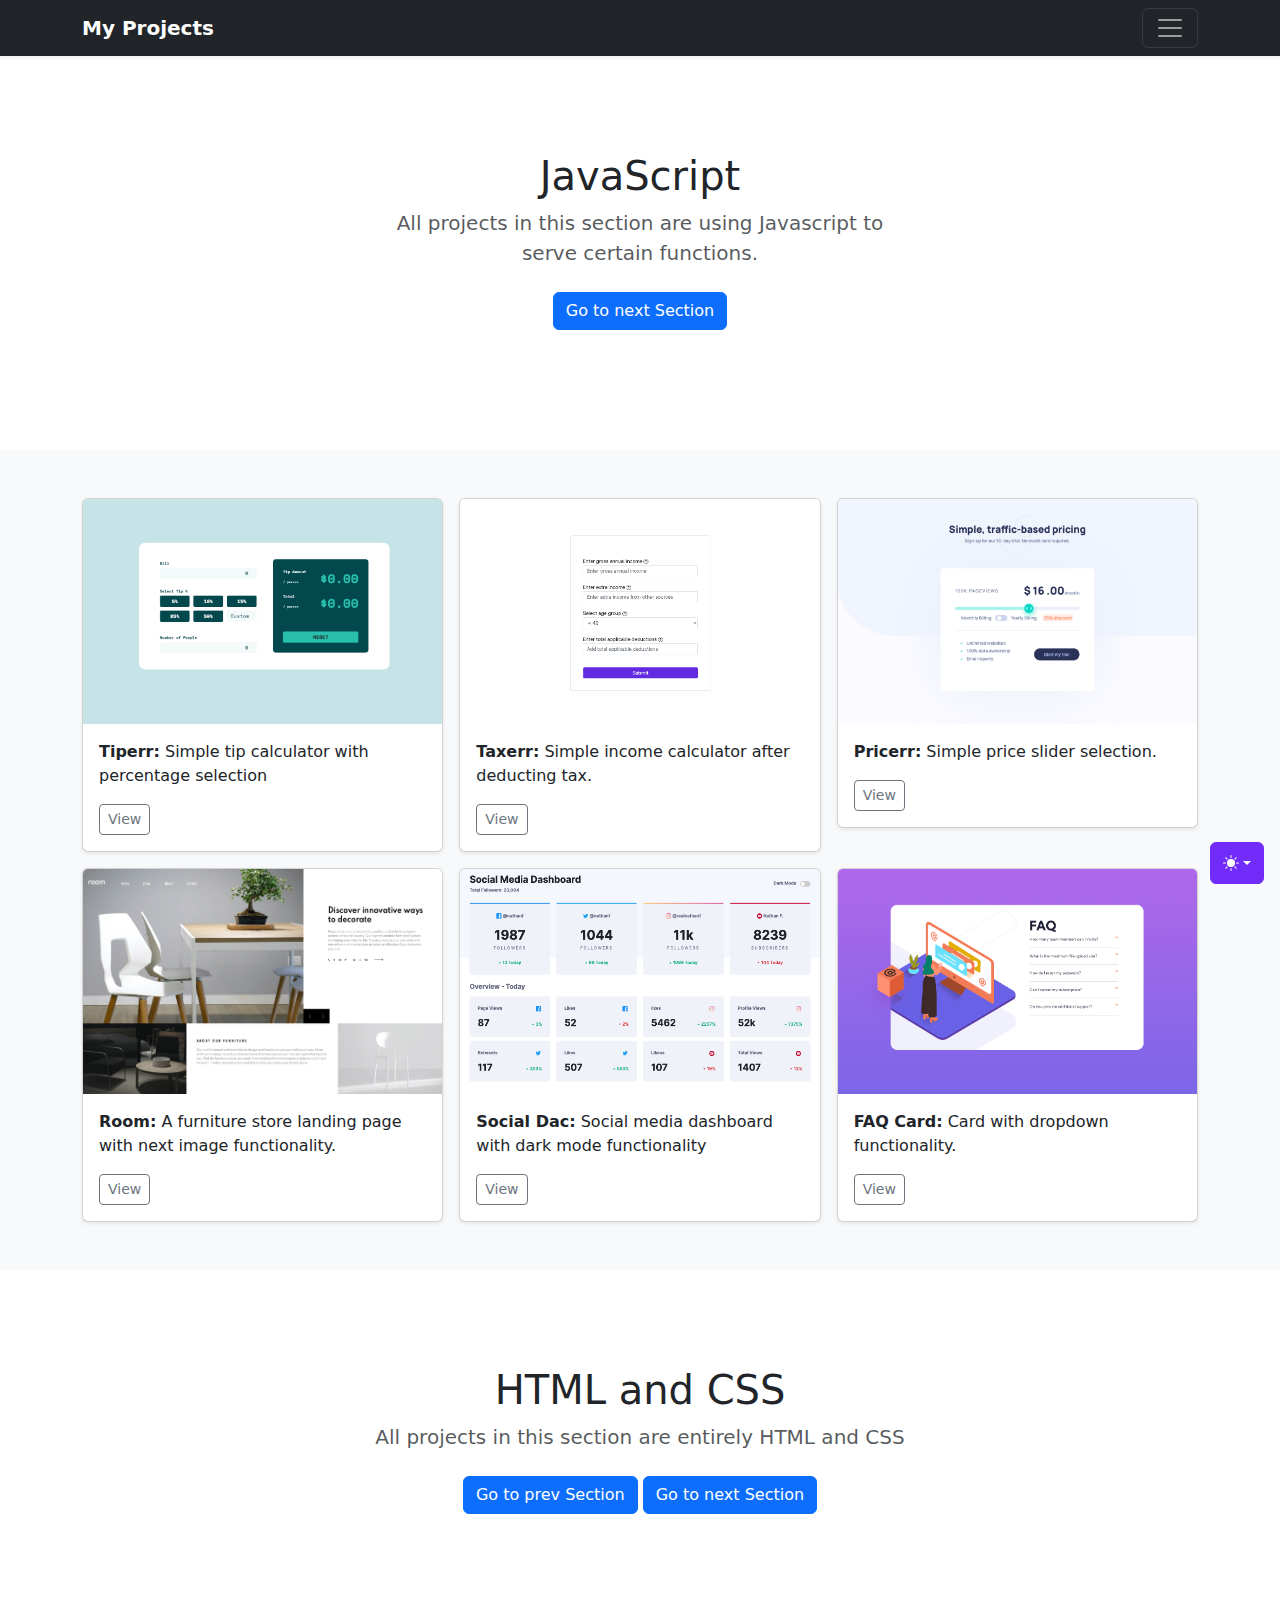
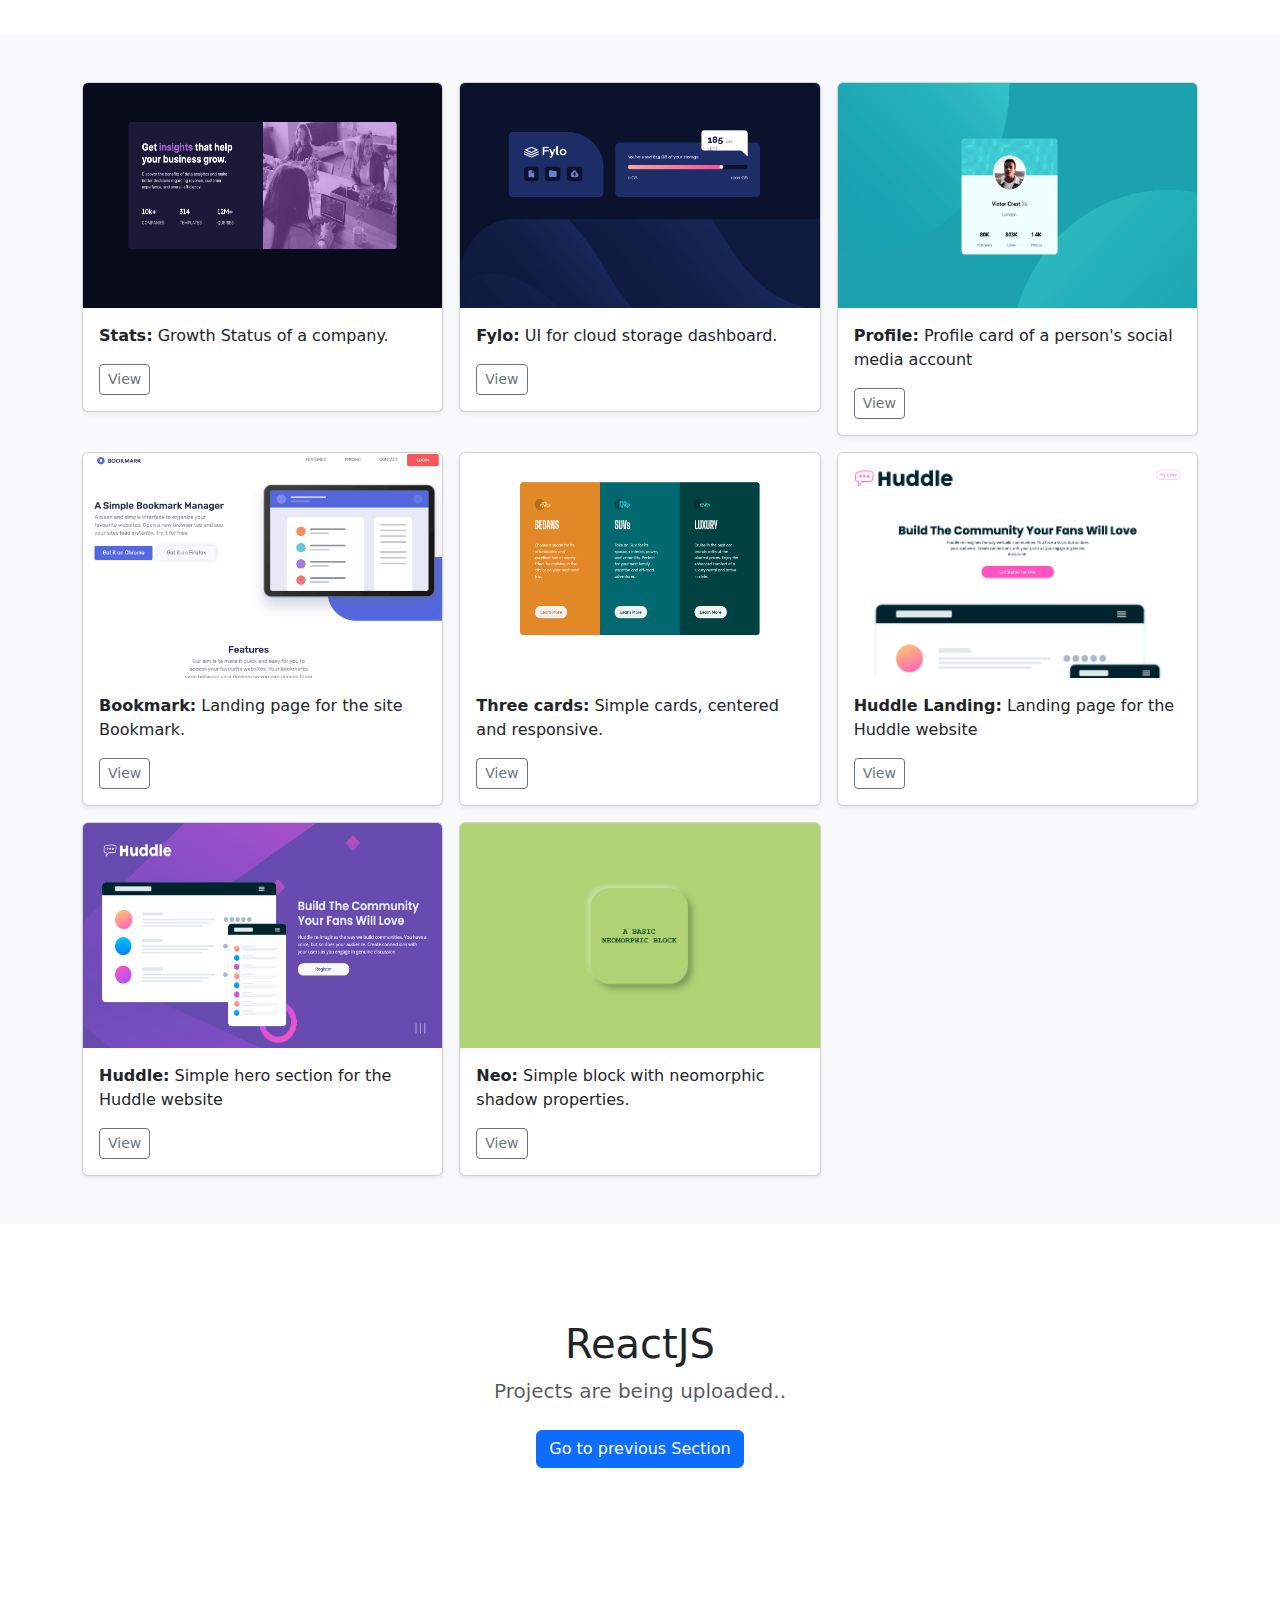
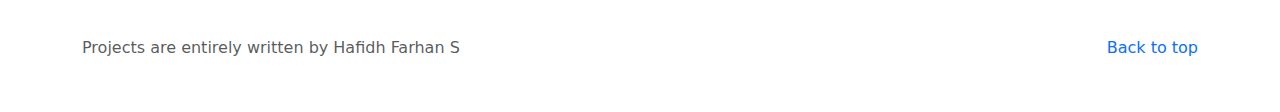
==== index.html @ b87ddd8c "Initial Upload" ====
<!DOCTYPE html>
<html lang="en" data-bs-theme="auto">
  <head>
    <script src="./assets/js/color-modes.js"></script>

    <meta charset="utf-8" />
    <meta name="viewport" content="width=device-width, initial-scale=1" />
    <meta name="description" content="" />
    <meta
      name="author"
      content="Mark Otto, Jacob Thornton, and Bootstrap contributors"
    />
    <meta name="generator" content="Hugo 0.122.0" />
    <title>Projects | 72pxperinch</title>

    <!-- <link rel="canonical" href="https://getbootstrap.com/docs/5.3/examples/album/"> -->

    <!-- <link rel="stylesheet" href="https://cdn.jsdelivr.net/npm/@docsearch/css@3"> -->

    <link href="../assets/dist/css/bootstrap.min.css" rel="stylesheet" />

    <style>
      .loading {
        display: inline-block;
      }
      .bd-placeholder-img {
        font-size: 1.125rem;
        text-anchor: middle;
        -webkit-user-select: none;
        -moz-user-select: none;
        user-select: none;
      }

      a {
        text-decoration: none;
      }

      @media (min-width: 768px) {
        .bd-placeholder-img-lg {
          font-size: 3.5rem;
        }
      }

      .b-example-divider {
        width: 100%;
        height: 3rem;
        background-color: rgba(0, 0, 0, 0.1);
        border: solid rgba(0, 0, 0, 0.15);
        border-width: 1px 0;
        box-shadow: inset 0 0.5em 1.5em rgba(0, 0, 0, 0.1),
          inset 0 0.125em 0.5em rgba(0, 0, 0, 0.15);
      }

      .b-example-vr {
        flex-shrink: 0;
        width: 1.5rem;
        height: 100vh;
      }

      .bi {
        vertical-align: -0.125em;
        fill: currentColor;
      }

      .nav-scroller {
        position: relative;
        z-index: 2;
        height: 2.75rem;
        overflow-y: hidden;
      }

      .nav-scroller .nav {
        display: flex;
        flex-wrap: nowrap;
        padding-bottom: 1rem;
        margin-top: -1px;
        overflow-x: auto;
        text-align: center;
        white-space: nowrap;
        -webkit-overflow-scrolling: touch;
      }

      .btn-bd-primary {
        --bd-violet-bg: #712cf9;
        --bd-violet-rgb: 112.520718, 44.062154, 249.437846;

        --bs-btn-font-weight: 600;
        --bs-btn-color: var(--bs-white);
        --bs-btn-bg: var(--bd-violet-bg);
        --bs-btn-border-color: var(--bd-violet-bg);
        --bs-btn-hover-color: var(--bs-white);
        --bs-btn-hover-bg: #6528e0;
        --bs-btn-hover-border-color: #6528e0;
        --bs-btn-focus-shadow-rgb: var(--bd-violet-rgb);
        --bs-btn-active-color: var(--bs-btn-hover-color);
        --bs-btn-active-bg: #5a23c8;
        --bs-btn-active-border-color: #5a23c8;
      }

      .bd-mode-toggle {
        z-index: 1500;
      }

      .bd-mode-toggle .dropdown-menu .active .bi {
        display: block !important;
      }
    </style>
  </head>
  <body>
    <svg xmlns="http://www.w3.org/2000/svg" class="d-none">
      <symbol id="check2" viewBox="0 0 16 16">
        <path
          d="M13.854 3.646a.5.5 0 0 1 0 .708l-7 7a.5.5 0 0 1-.708 0l-3.5-3.5a.5.5 0 1 1 .708-.708L6.5 10.293l6.646-6.647a.5.5 0 0 1 .708 0z"
        />
      </symbol>
      <symbol id="circle-half" viewBox="0 0 16 16">
        <path d="M8 15A7 7 0 1 0 8 1v14zm0 1A8 8 0 1 1 8 0a8 8 0 0 1 0 16z" />
      </symbol>
      <symbol id="moon-stars-fill" viewBox="0 0 16 16">
        <path
          d="M6 .278a.768.768 0 0 1 .08.858 7.208 7.208 0 0 0-.878 3.46c0 4.021 3.278 7.277 7.318 7.277.527 0 1.04-.055 1.533-.16a.787.787 0 0 1 .81.316.733.733 0 0 1-.031.893A8.349 8.349 0 0 1 8.344 16C3.734 16 0 12.286 0 7.71 0 4.266 2.114 1.312 5.124.06A.752.752 0 0 1 6 .278z"
        />
        <path
          d="M10.794 3.148a.217.217 0 0 1 .412 0l.387 1.162c.173.518.579.924 1.097 1.097l1.162.387a.217.217 0 0 1 0 .412l-1.162.387a1.734 1.734 0 0 0-1.097 1.097l-.387 1.162a.217.217 0 0 1-.412 0l-.387-1.162A1.734 1.734 0 0 0 9.31 6.593l-1.162-.387a.217.217 0 0 1 0-.412l1.162-.387a1.734 1.734 0 0 0 1.097-1.097l.387-1.162zM13.863.099a.145.145 0 0 1 .274 0l.258.774c.115.346.386.617.732.732l.774.258a.145.145 0 0 1 0 .274l-.774.258a1.156 1.156 0 0 0-.732.732l-.258.774a.145.145 0 0 1-.274 0l-.258-.774a1.156 1.156 0 0 0-.732-.732l-.774-.258a.145.145 0 0 1 0-.274l.774-.258c.346-.115.617-.386.732-.732L13.863.1z"
        />
      </symbol>
      <symbol id="sun-fill" viewBox="0 0 16 16">
        <path
          d="M8 12a4 4 0 1 0 0-8 4 4 0 0 0 0 8zM8 0a.5.5 0 0 1 .5.5v2a.5.5 0 0 1-1 0v-2A.5.5 0 0 1 8 0zm0 13a.5.5 0 0 1 .5.5v2a.5.5 0 0 1-1 0v-2A.5.5 0 0 1 8 13zm8-5a.5.5 0 0 1-.5.5h-2a.5.5 0 0 1 0-1h2a.5.5 0 0 1 .5.5zM3 8a.5.5 0 0 1-.5.5h-2a.5.5 0 0 1 0-1h2A.5.5 0 0 1 3 8zm10.657-5.657a.5.5 0 0 1 0 .707l-1.414 1.415a.5.5 0 1 1-.707-.708l1.414-1.414a.5.5 0 0 1 .707 0zm-9.193 9.193a.5.5 0 0 1 0 .707L3.05 13.657a.5.5 0 0 1-.707-.707l1.414-1.414a.5.5 0 0 1 .707 0zm9.193 2.121a.5.5 0 0 1-.707 0l-1.414-1.414a.5.5 0 0 1 .707-.707l1.414 1.414a.5.5 0 0 1 0 .707zM4.464 4.465a.5.5 0 0 1-.707 0L2.343 3.05a.5.5 0 1 1 .707-.707l1.414 1.414a.5.5 0 0 1 0 .708z"
        />
      </symbol>
    </svg>

    <div
      class="dropdown position-fixed bottom-0 end-0 mb-3 me-3 bd-mode-toggle"
    >
      <button
        class="btn btn-bd-primary py-2 dropdown-toggle d-flex align-items-center"
        id="bd-theme"
        type="button"
        aria-expanded="false"
        data-bs-toggle="dropdown"
        aria-label="Toggle theme (auto)"
      >
        <svg class="bi my-1 theme-icon-active" width="1em" height="1em">
          <use href="#circle-half"></use>
        </svg>
        <span class="visually-hidden" id="bd-theme-text">Toggle theme</span>
      </button>
      <ul
        class="dropdown-menu dropdown-menu-end shadow"
        aria-labelledby="bd-theme-text"
      >
        <li>
          <button
            type="button"
            class="dropdown-item d-flex align-items-center"
            data-bs-theme-value="light"
            aria-pressed="false"
          >
            <svg class="bi me-2 opacity-50" width="1em" height="1em">
              <use href="#sun-fill"></use>
            </svg>
            Light
            <svg class="bi ms-auto d-none" width="1em" height="1em">
              <use href="#check2"></use>
            </svg>
          </button>
        </li>
        <li>
          <button
            type="button"
            class="dropdown-item d-flex align-items-center"
            data-bs-theme-value="dark"
            aria-pressed="false"
          >
            <svg class="bi me-2 opacity-50" width="1em" height="1em">
              <use href="#moon-stars-fill"></use>
            </svg>
            Dark
            <svg class="bi ms-auto d-none" width="1em" height="1em">
              <use href="#check2"></use>
            </svg>
          </button>
        </li>
        <li>
          <button
            type="button"
            class="dropdown-item d-flex align-items-center active"
            data-bs-theme-value="auto"
            aria-pressed="true"
          >
            <svg class="bi me-2 opacity-50" width="1em" height="1em">
              <use href="#circle-half"></use>
            </svg>
            Auto
            <svg class="bi ms-auto d-none" width="1em" height="1em">
              <use href="#check2"></use>
            </svg>
          </button>
        </li>
      </ul>
    </div>

    <header data-bs-theme="dark">
      <div class="collapse text-bg-dark" id="navbarHeader">
        <div class="container">
          <div class="row">
            <div class="col-sm-8 col-md-7 py-4">
              <h4>Hafidh Farhan S</h4>
              <p class="text-body-secondary">
                Bachelor's in Design, top performer in competitive exams.
                Skilled programmer with problem-solving expertise. Effective
                communicator, thrives in collaborative environments.
              </p>
            </div>
            <div class="col-sm-4 offset-md-1 py-4">
              <h4>Social</h4>
              <ul class="list-unstyled">
                <li>
                  <a href="#" class="text-white">Phone: +91 7304872372</a>
                </li>
                <li>
                  <a href="mailto: 72pxperinch@gmail.com" class="text-white"
                    >Email: 72pxperinch@gmail.com</a
                  >
                </li>
                <li>
                  <a
                    href="https://github.com/72pxperinch"
                    class="text-white"
                    target="_blank"
                    >GITHUB</a
                  >
                </li>
                <li>
                  <a
                    href="https://www.behance.net/72pxperinch"
                    class="text-white"
                    target="_blank"
                    >BEHANCE</a
                  >
                </li>
              </ul>
            </div>
          </div>
        </div>
      </div>
      <div class="navbar navbar-dark bg-dark shadow-sm">
        <div class="container">
          <a href="#" class="navbar-brand d-flex align-items-center">
            <strong>My Projects</strong>
          </a>
          <button
            class="navbar-toggler"
            type="button"
            data-bs-toggle="collapse"
            data-bs-target="#navbarHeader"
            aria-controls="navbarHeader"
            aria-expanded="false"
            aria-label="Toggle navigation"
          >
            <span class="navbar-toggler-icon"></span>
          </button>
        </div>
      </div>
    </header>



    <main>



      <section id="1" class="py-5 text-center container">
        <div class="row py-lg-5">
          <div class="col-lg-6 col-md-8 mx-auto">
            <h1 class="fw-light">JavaScript </h1>
            <p class="lead text-body-secondary">
              All projects in this section are using Javascript to serve certain functions.
            </p>
            <p>
              <a href="#2" class="btn btn-primary my-2">Go to next Section</a>
            </p>
          </div>
        </div>
      </section>

      <div class="album py-5 bg-body-tertiary">
        <div class="container">
          <div class="row row-cols-1 row-cols-sm-2 row-cols-md-3 g-3">
            
            <div class="col">
              <div class="card shadow-sm">
                <img
                  class="bd-placeholder-img card-img-top"
                  src="./images/tip.png"
                  alt="Placeholder: Thumbnail"
                  width="100%"
                  height="225"
                />
                <div class="card-body">
                  <p class="card-text">
                    <b>Tiperr:</b> Simple tip calculator with percentage selection
                  </p>
                  <div
                    class="d-flex justify-content-between align-items-center"
                  >
                    <div class="btn-group">
                      <a href="./JS/tip-calculator/index.html"
                        ><button
                          type="button"
                          class="btn btn-sm btn-outline-secondary"
                        >
                          View
                        </button></a
                      >
                    </div>
                  </div>
                </div>
              </div>
            </div>
            
            <div class="col">
              <div class="card shadow-sm">
                <img
                  class="bd-placeholder-img card-img-top"
                  src="./images/tax.png"
                  alt="Placeholder: Thumbnail"
                  width="100%"
                  height="225"
                />
                <div class="card-body">
                  <p class="card-text">
                    <b>Taxerr:</b> Simple income calculator after deducting tax.
                  </p>
                  <div
                    class="d-flex justify-content-between align-items-center"
                  >
                    <div class="btn-group">
                      <a href="./JS/Tax Calculator/index.html"
                        ><button
                          type="button"
                          class="btn btn-sm btn-outline-secondary"
                        >
                          View
                        </button></a
                      >
                    </div>
                  </div>
                </div>
              </div>
            </div>
            
            <div class="col">
              <div class="card shadow-sm">
                <img
                  class="bd-placeholder-img card-img-top"
                  src="./images/price.png"
                  alt="Placeholder: Thumbnail"
                  width="100%"
                  height="225"
                />
                <div class="card-body">
                  <p class="card-text">
                    <b>Pricerr:</b> Simple price slider selection.
                  </p>
                  <div
                    class="d-flex justify-content-between align-items-center"
                  >
                    <div class="btn-group">
                      <a href="./JS/interactive-pricing/index.html"
                        ><button
                          type="button"
                          class="btn btn-sm btn-outline-secondary"
                        >
                          View
                        </button></a
                      >
                    </div>
                  </div>
                </div>
              </div>
            </div>
            
            <div class="col">
              <div class="card shadow-sm">
                <img
                  class="bd-placeholder-img card-img-top"
                  src="./images/room.png"
                  alt="Placeholder: Thumbnail"
                  width="100%"
                  height="225"
                />
                <div class="card-body">
                  <p class="card-text">
                    <b>Room:</b> A furniture store landing page with next image functionality.
                  </p>
                  <div
                    class="d-flex justify-content-between align-items-center"
                  >
                    <div class="btn-group">
                      <a href="./JS/room-homepage/index.html"
                        ><button
                          type="button"
                          class="btn btn-sm btn-outline-secondary"
                        >
                          View
                        </button></a
                      >
                    </div>
                  </div>
                </div>
              </div>
            </div>
            
            <div class="col">
              <div class="card shadow-sm">
                <img
                  class="bd-placeholder-img card-img-top"
                  src="./images/soc.png"
                  alt="Placeholder: Thumbnail"
                  width="100%"
                  height="225"
                />
                <div class="card-body">
                  <p class="card-text">
                    <b>Social Dac:</b> Social media dashboard with dark mode functionality
                  </p>
                  <div
                    class="d-flex justify-content-between align-items-center"
                  >
                    <div class="btn-group">
                      <a href="./JS/social-media-dashboard/index.html"
                        ><button
                          type="button"
                          class="btn btn-sm btn-outline-secondary"
                        >
                          View
                        </button></a
                      >
                    </div>
                  </div>
                </div>
              </div>
            </div>
            
            <div class="col">
              <div class="card shadow-sm">
                <img
                  class="bd-placeholder-img card-img-top"
                  src="./images/faq.png"
                  alt="Placeholder: Thumbnail"
                  width="100%"
                  height="225"
                />
                <div class="card-body">
                  <p class="card-text">
                    <b>FAQ Card:</b> Card with dropdown functionality.
                  </p>
                  <div
                    class="d-flex justify-content-between align-items-center"
                  >
                    <div class="btn-group">
                      <a href="./JS/faq-card/index.html"
                        ><button
                          type="button"
                          class="btn btn-sm btn-outline-secondary"
                        >
                          View
                        </button></a
                      >
                    </div>
                  </div>
                </div>
              </div>
            </div>

          </div>
        </div>
      </div>




      <section id="2" class="py-5 text-center container">
        <div class="row py-lg-5">
          <div class="col-lg-6 col-md-8 mx-auto">
            <h1 class="fw-light">HTML and CSS</h1>
            <p class="lead text-body-secondary">
              All projects in this section are entirely HTML and CSS
            </p>
            <p>
              <a href="#" class="btn btn-primary my-2">Go to prev Section</a>
              <a href="#3" class="btn btn-primary my-2">Go to next Section</a>
            </p>
          </div>
        </div>
      </section>

      <div class="album py-5 bg-body-tertiary">
        <div class="container">
          <div class="row row-cols-1 row-cols-sm-2 row-cols-md-3 g-3">

            <div class="col">
              <div class="card shadow-sm">
                <img
                  class="bd-placeholder-img card-img-top"
                  src="./images/stat.png"
                  alt="Placeholder: Thumbnail"
                  width="100%"
                  height="225"
                />
                <div class="card-body">
                  <p class="card-text">
                    <b>Stats:</b> Growth Status of a company.
                  </p>
                  <div
                    class="d-flex justify-content-between align-items-center"
                  >
                    <div class="btn-group">
                      <a href="./UI/stats-preview-card/index.html"
                        ><button
                          type="button"
                          class="btn btn-sm btn-outline-secondary"
                        >
                          View
                        </button></a
                      >
                    </div>
                  </div>
                </div>
              </div>
            </div>
            
            <div class="col">
              <div class="card shadow-sm">
                <img
                  class="bd-placeholder-img card-img-top"
                  src="./images/fylo.png"
                  alt="Placeholder: Thumbnail"
                  width="100%"
                  height="225"
                />
                <div class="card-body">
                  <p class="card-text">
                    <b>Fylo:</b> UI for cloud storage dashboard.
                  </p>
                  <div
                    class="d-flex justify-content-between align-items-center"
                  >
                    <div class="btn-group">
                      <a href="./UI/fylo-data/index.html"
                        ><button
                          type="button"
                          class="btn btn-sm btn-outline-secondary"
                        >
                          View
                        </button></a
                      >
                    </div>
                  </div>
                </div>
              </div>
            </div>

            <div class="col">
              <div class="card shadow-sm">
                <img
                  class="bd-placeholder-img card-img-top"
                  src="./images/profile.png"
                  alt="Placeholder: Thumbnail"
                  width="100%"
                  height="225"
                />
                <div class="card-body">
                  <p class="card-text">
                    <b>Profile:</b> Profile card of a person's social media account
                  </p>
                  <div
                    class="d-flex justify-content-between align-items-center"
                  >
                    <div class="btn-group">
                      <a href="./UI/profile-card/index.html"
                        ><button
                          type="button"
                          class="btn btn-sm btn-outline-secondary"
                        >
                          View
                        </button></a
                      >
                    </div>
                  </div>
                </div>
              </div>
            </div>

            <div class="col">
              <div class="card shadow-sm">
                <img
                  class="bd-placeholder-img card-img-top"
                  src="./images/bookmark.png"
                  alt="Placeholder: Thumbnail"
                  width="100%"
                  height="225"
                />
                <div class="card-body">
                  <p class="card-text">
                    <b>Bookmark:</b> Landing page for the site Bookmark.
                  </p>
                  <div
                    class="d-flex justify-content-between align-items-center"
                  >
                    <div class="btn-group">
                      <a href="./UI/bookmark-landing-page/index.html"
                        ><button
                          type="button"
                          class="btn btn-sm btn-outline-secondary"
                        >
                          View
                        </button></a
                      >
                    </div>
                  </div>
                </div>
              </div>
            </div>

            <div class="col">
              <div class="card shadow-sm">
                <img
                  class="bd-placeholder-img card-img-top"
                  src="./images/three-cards.png"
                  alt="Placeholder: Thumbnail"
                  width="100%"
                  height="225"
                />
                <div class="card-body">
                  <p class="card-text">
                    <b>Three cards:</b> Simple cards, centered and responsive.
                  </p>
                  <div
                    class="d-flex justify-content-between align-items-center"
                  >
                    <div class="btn-group">
                      <a href="./UI/3-column-card/index.html"
                        ><button
                          type="button"
                          class="btn btn-sm btn-outline-secondary"
                        >
                          View
                        </button></a
                      >
                    </div>
                  </div>
                </div>
              </div>
            </div>

            <div class="col">
              <div class="card shadow-sm">
                <img
                  class="bd-placeholder-img card-img-top"
                  src="./images/huddle2.png"
                  alt="Placeholder: Thumbnail"
                  width="100%"
                  height="225"
                />
                <div class="card-body">
                  <p class="card-text">
                    <b>Huddle Landing:</b> Landing page for the Huddle website
                  </p>
                  <div
                    class="d-flex justify-content-between align-items-center"
                  >
                    <div class="btn-group">
                      <a href="./UI/huddle-landing-page/"
                        ><button
                          type="button"
                          class="btn btn-sm btn-outline-secondary"
                        >
                          View
                        </button></a
                      >
                    </div>
                  </div>
                </div>
              </div>
            </div>

            <div class="col">
              <div class="card shadow-sm">
                <img
                  class="bd-placeholder-img card-img-top"
                  src="./images/huddle1.png"
                  alt="Placeholder: Thumbnail"
                  width="100%"
                  height="225"
                />
                <div class="card-body">
                  <p class="card-text">
                    <b>Huddle:</b> Simple hero section for the Huddle website
                  </p>
                  <div
                    class="d-flex justify-content-between align-items-center"
                  >
                    <div class="btn-group">
                      <a href="./UI/huddle/index.html"
                        ><button
                          type="button"
                          class="btn btn-sm btn-outline-secondary"
                        >
                          View
                        </button></a
                      >
                    </div>
                  </div>
                </div>
              </div>
            </div>

            <div class="col">
              <div class="card shadow-sm">
                <img
                  class="bd-placeholder-img card-img-top"
                  src="./images/neo.png"
                  alt="Placeholder: Thumbnail"
                  width="100%"
                  height="225"
                />
                <div class="card-body">
                  <p class="card-text">
                    <b>Neo:</b> Simple block with neomorphic shadow properties.
                  </p>
                  <div
                    class="d-flex justify-content-between align-items-center"
                  >
                    <div class="btn-group">
                      <a href="./UI/Neomorphism/index.html"
                        ><button
                          type="button"
                          class="btn btn-sm btn-outline-secondary"
                        >
                          View
                        </button></a
                      >
                    </div>
                  </div>
                </div>
              </div>
            </div>

          </div>
        </div>
      </div>




      <section id="3" class="py-5 text-center container">
        <div class="row py-lg-5">
          <div class="col-lg-6 col-md-8 mx-auto">
            <h1 class="fw-light">ReactJS </h1>
            <p class="lead text-body-secondary">
              Projects are being uploaded<span id="loadingDots" class="loading"></span>
            </p>
            <p>
              <a href="#2" class="btn btn-primary my-2">Go to previous Section</a>
            </p>
          </div>
        </div>
      </section>

    </main>



    <footer class="text-body-secondary py-5">
      <div class="container">
        <p class="float-end mb-1">
          <a href="#">Back to top</a>
        </p>
        <p class="mb-1">Projects are entirely written by Hafidh Farhan S</p>
      </div>
    </footer>
    <script src="./assets/dist/js/bootstrap.bundle.min.js"></script>

  <script>
    // Function to animate loading dots
    function animateLoading() {
      const loadingDots = document.getElementById('loadingDots');
      let dots = 0;

      setInterval(() => {
        dots = (dots + 1) % 4; // Cycle through 0, 1, 2, 3
        loadingDots.textContent = ".".repeat(dots); // Update content with dots
      }, 500); // Change dots every 500ms
    }

    // Call the function to start the animation
    animateLoading();
  </script>
  </body>
</html>
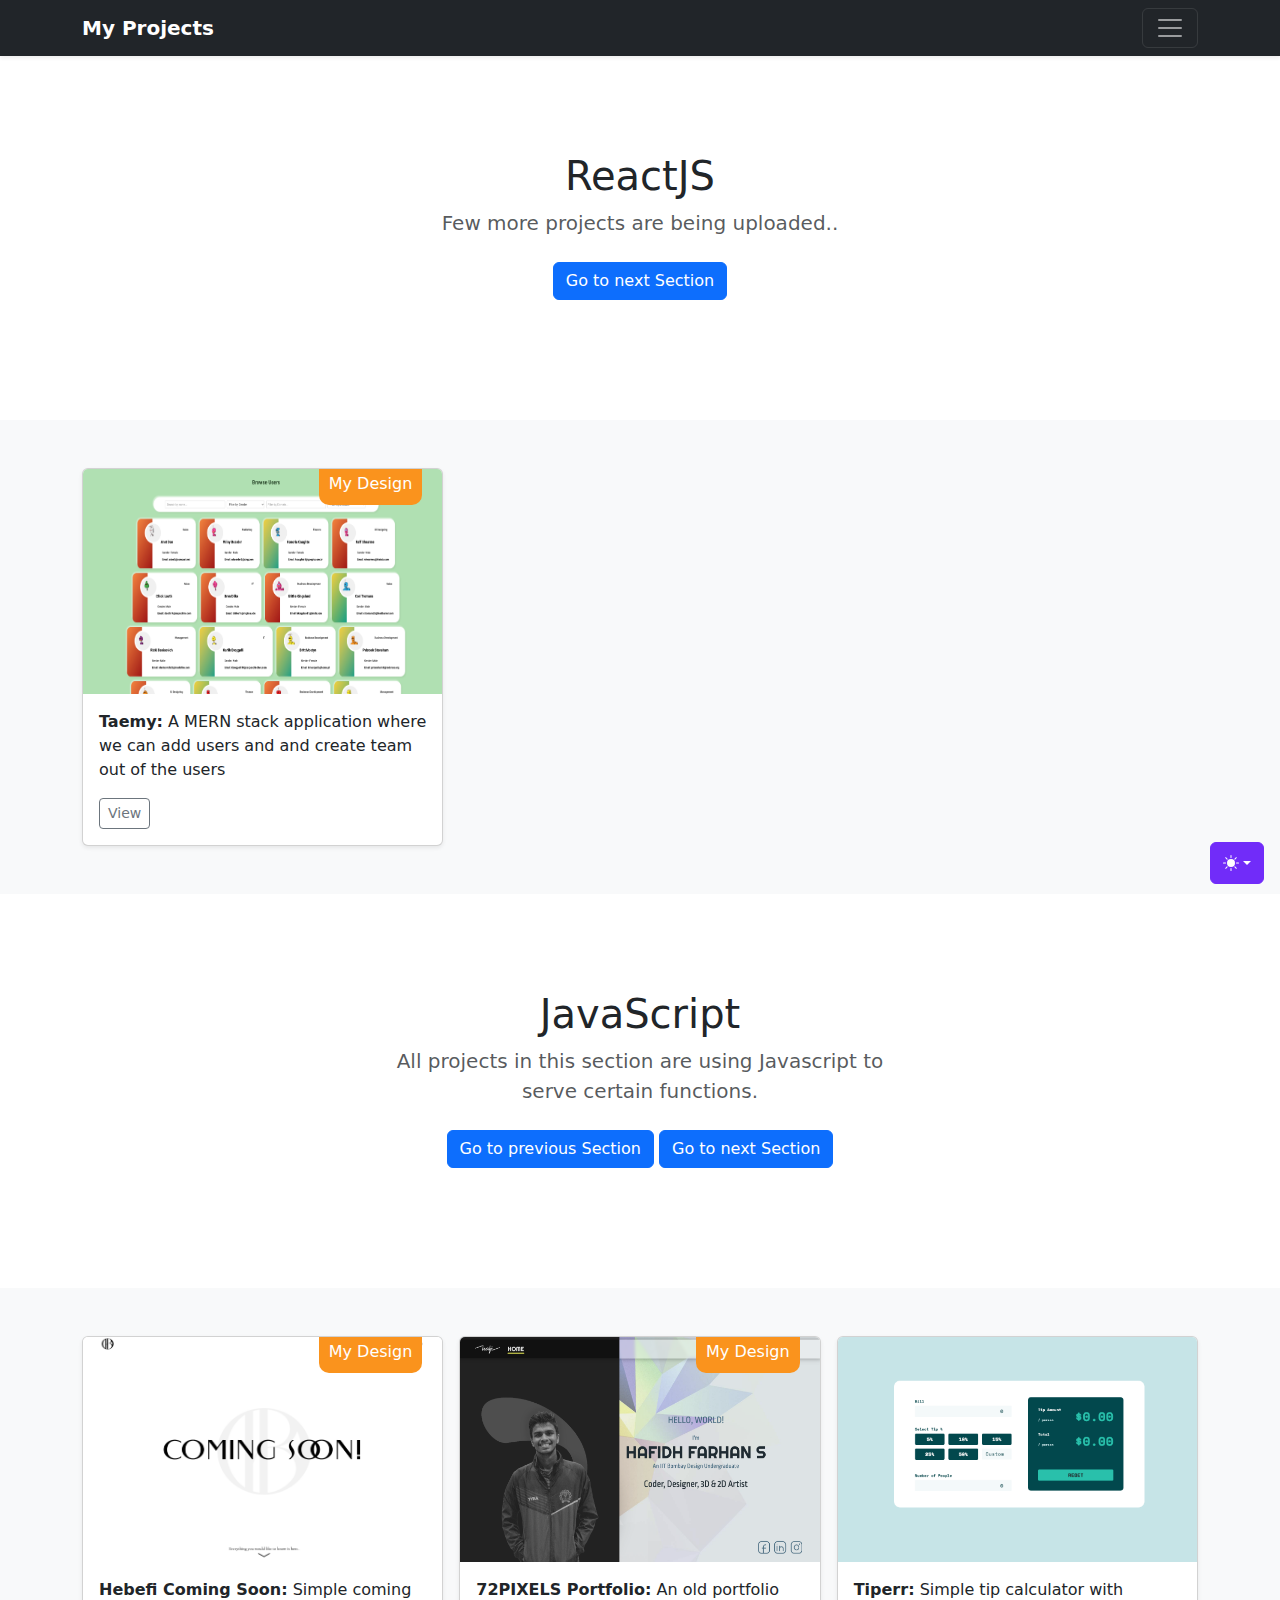
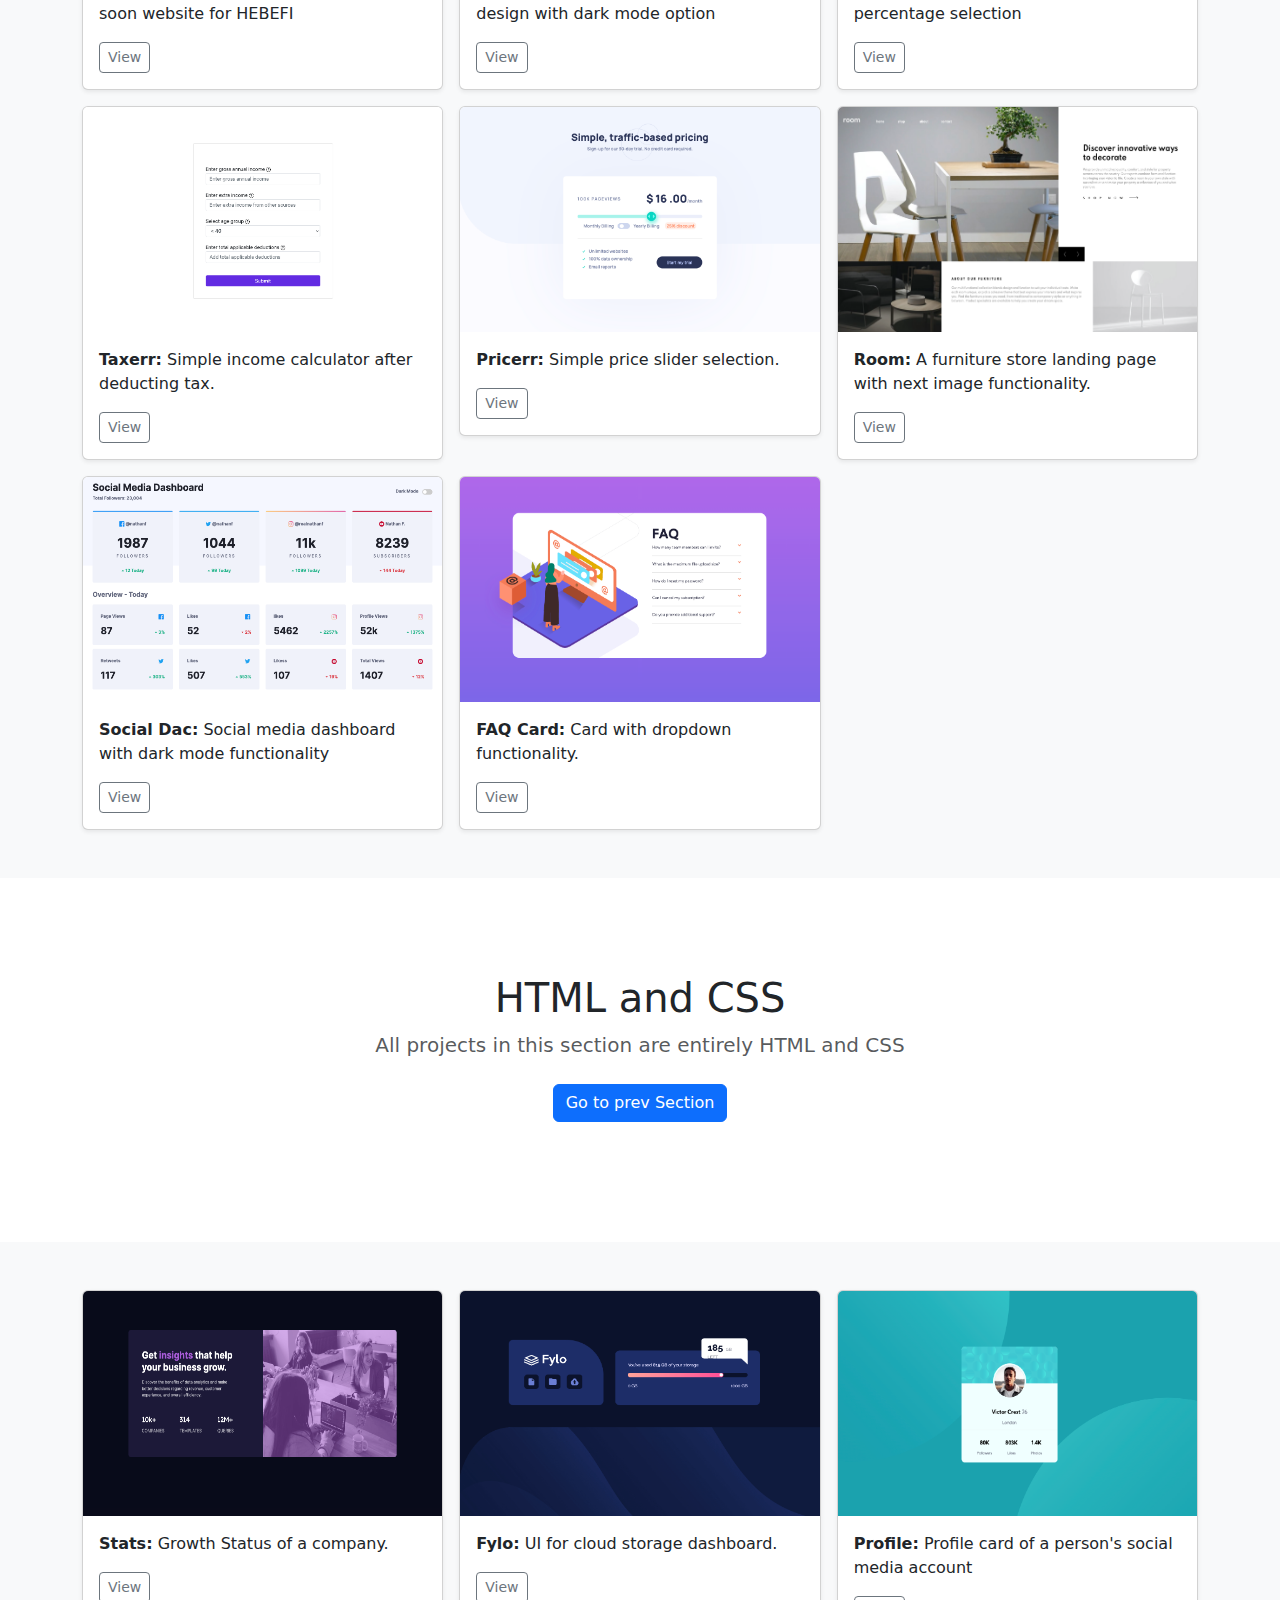
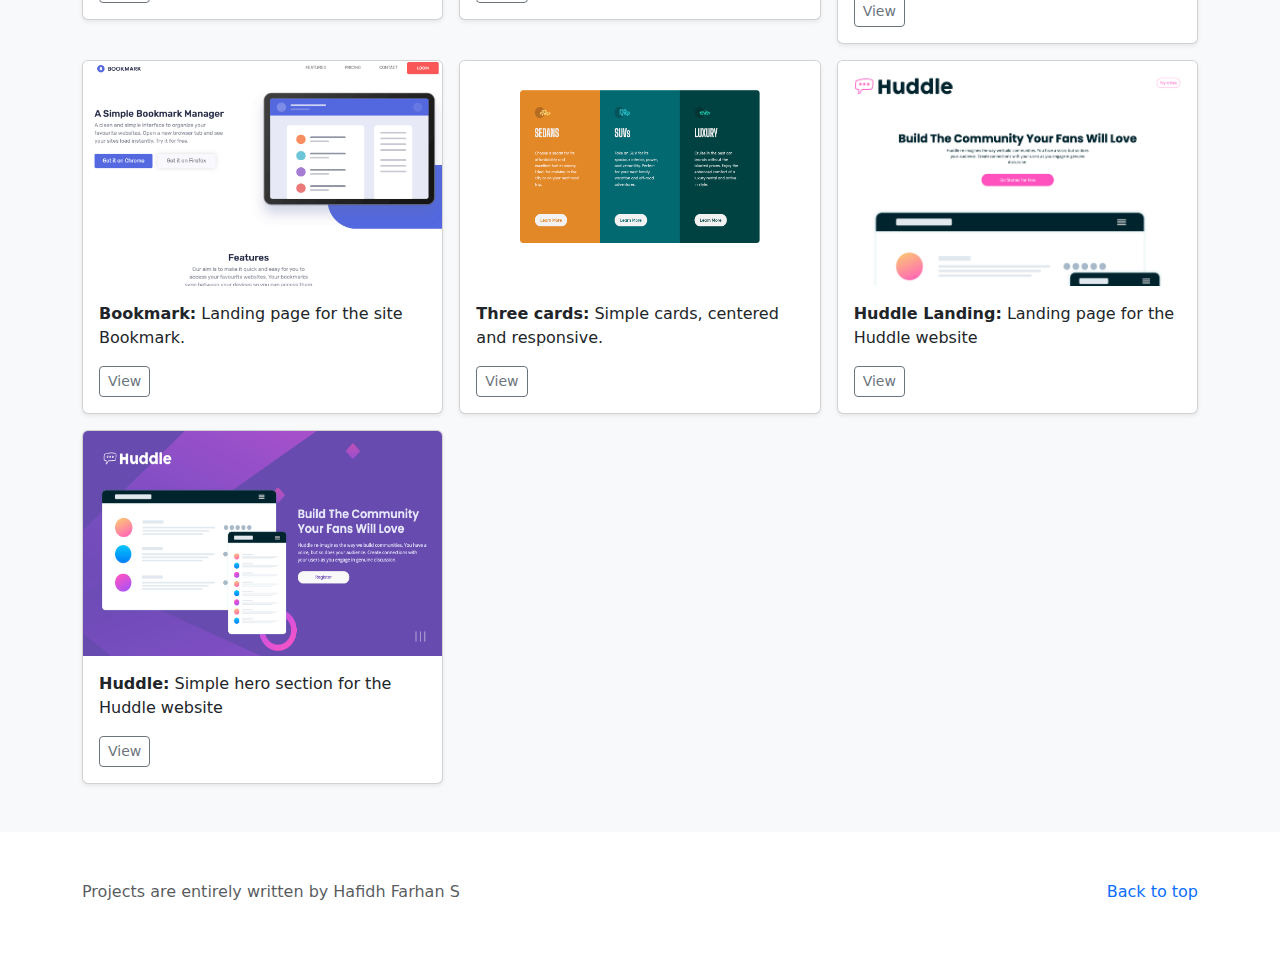
==== commit 84a10199: "Projects Teamy, Portfolio, Hebefi Coming soon are added" ====
--- a/index.html
+++ b/index.html
@@ -104,6 +104,23 @@
       .bd-mode-toggle .dropdown-menu .active .bi {
         display: block !important;
       }
+
+      .mydes {
+        position: absolute;
+        right: 20px;
+        top: 0;
+        padding: 5px 10px;
+        background-color: rgb(250, 147, 29);
+        line-height: 10px;
+        color: white;
+        border-bottom-left-radius: 10px;
+        border-bottom-right-radius: 10px;
+      }
+      .mydes p{
+        position: relative;
+        top: 5px;
+      }
+
     </style>
   </head>
   <body>
@@ -266,20 +283,77 @@
       </div>
     </header>
 
-
-
     <main>
-
-
+      <section id="0" class="py-5 text-center container">
+        <div class="row py-lg-5">
+          <div class="col-lg-6 col-md-8 mx-auto">
+            <h1 class="fw-light">ReactJS</h1>
+            <p class="lead text-body-secondary">
+              Few more projects are being uploaded<span
+                id="loadingDots"
+                class="loading"
+              ></span>
+            </p>
+            <p>
+              <a href="#1" class="btn btn-primary my-2">Go to next Section</a>
+            </p>
+          </div>
+        </div>
+      </section>
+
+      <div class="album py-5 bg-body-tertiary">
+        <div class="container">
+          <div class="row row-cols-1 row-cols-sm-2 row-cols-md-3 g-3">
+
+            <div class="col">
+              <div class="card shadow-sm">
+                <div class="mydes"><p>My Design</p></div>
+                <img
+                  class="bd-placeholder-img card-img-top"
+                  src="./images/teamy.png"
+                  alt="Placeholder: Thumbnail"
+                  width="100%"
+                  height="225"
+                />
+                <div class="card-body">
+                  <p class="card-text">
+                    <b>Taemy:</b> A MERN stack application where we can add
+                    users and and create team out of the users
+                  </p>
+                  <div
+                    class="d-flex justify-content-between align-items-center"
+                  >
+                    <div class="btn-group">
+                      <a href="https://teamy.72pxperinch.in/" target="_blank"
+                        ><button
+                          type="button"
+                          class="btn btn-sm btn-outline-secondary"
+                        >
+                          View
+                        </button></a
+                      >
+                    </div>
+                  </div>
+                </div>
+              </div>
+            </div>
+
+          </div>
+        </div>
+      </div>
 
       <section id="1" class="py-5 text-center container">
         <div class="row py-lg-5">
           <div class="col-lg-6 col-md-8 mx-auto">
-            <h1 class="fw-light">JavaScript </h1>
+            <h1 class="fw-light">JavaScript</h1>
             <p class="lead text-body-secondary">
-              All projects in this section are using Javascript to serve certain functions.
+              All projects in this section are using Javascript to serve certain
+              functions.
             </p>
             <p>
+              <a href="#" class="btn btn-primary my-2"
+                >Go to previous Section</a
+              >
               <a href="#2" class="btn btn-primary my-2">Go to next Section</a>
             </p>
           </div>
@@ -289,7 +363,71 @@
       <div class="album py-5 bg-body-tertiary">
         <div class="container">
           <div class="row row-cols-1 row-cols-sm-2 row-cols-md-3 g-3">
-            
+
+            <div class="col">
+              <div class="card shadow-sm">
+                <div class="mydes"><p>My Design</p></div>
+                <img
+                  class="bd-placeholder-img card-img-top"
+                  src="./images/hebefi.png"
+                  alt="Placeholder: Thumbnail"
+                  width="100%"
+                  height="225"
+                />
+                <div class="card-body">
+                  <p class="card-text">
+                    <b>Hebefi Coming Soon:</b> Simple coming soon website for HEBEFI
+                  </p>
+                  <div
+                    class="d-flex justify-content-between align-items-center"
+                  >
+                    <div class="btn-group">
+                      <a href="https://www.hebefi.in/" target="_blank"
+                        ><button
+                          type="button"
+                          class="btn btn-sm btn-outline-secondary"
+                        >
+                          View
+                        </button></a
+                      >
+                    </div>
+                  </div>
+                </div>
+              </div>
+            </div>
+
+            <div class="col">
+              <div class="card shadow-sm">
+                <div class="mydes"><p>My Design</p></div>
+                <img
+                  class="bd-placeholder-img card-img-top"
+                  src="./images/port.png"
+                  alt="Placeholder: Thumbnail"
+                  width="100%"
+                  height="225"
+                />
+                <div class="card-body">
+                  <p class="card-text">
+                    <b>72PIXELS Portfolio:</b> An old portfolio design with dark mode option
+                  </p>
+                  <div
+                    class="d-flex justify-content-between align-items-center"
+                  >
+                    <div class="btn-group">
+                      <a href="https://portfolio-template.72pxperinch.in/" target="_blank"
+                        ><button
+                          type="button"
+                          class="btn btn-sm btn-outline-secondary"
+                        >
+                          View
+                        </button></a
+                      >
+                    </div>
+                  </div>
+                </div>
+              </div>
+            </div>
+
             <div class="col">
               <div class="card shadow-sm">
                 <img
@@ -301,7 +439,8 @@
                 />
                 <div class="card-body">
                   <p class="card-text">
-                    <b>Tiperr:</b> Simple tip calculator with percentage selection
+                    <b>Tiperr:</b> Simple tip calculator with percentage
+                    selection
                   </p>
                   <div
                     class="d-flex justify-content-between align-items-center"
@@ -320,7 +459,7 @@
                 </div>
               </div>
             </div>
-            
+
             <div class="col">
               <div class="card shadow-sm">
                 <img
@@ -351,7 +490,7 @@
                 </div>
               </div>
             </div>
-            
+
             <div class="col">
               <div class="card shadow-sm">
                 <img
@@ -382,7 +521,7 @@
                 </div>
               </div>
             </div>
-            
+
             <div class="col">
               <div class="card shadow-sm">
                 <img
@@ -394,7 +533,8 @@
                 />
                 <div class="card-body">
                   <p class="card-text">
-                    <b>Room:</b> A furniture store landing page with next image functionality.
+                    <b>Room:</b> A furniture store landing page with next image
+                    functionality.
                   </p>
                   <div
                     class="d-flex justify-content-between align-items-center"
@@ -413,7 +553,7 @@
                 </div>
               </div>
             </div>
-            
+
             <div class="col">
               <div class="card shadow-sm">
                 <img
@@ -425,7 +565,8 @@
                 />
                 <div class="card-body">
                   <p class="card-text">
-                    <b>Social Dac:</b> Social media dashboard with dark mode functionality
+                    <b>Social Dac:</b> Social media dashboard with dark mode
+                    functionality
                   </p>
                   <div
                     class="d-flex justify-content-between align-items-center"
@@ -444,7 +585,7 @@
                 </div>
               </div>
             </div>
-            
+
             <div class="col">
               <div class="card shadow-sm">
                 <img
@@ -475,13 +616,9 @@
                 </div>
               </div>
             </div>
-
           </div>
         </div>
       </div>
-
-
-
 
       <section id="2" class="py-5 text-center container">
         <div class="row py-lg-5">
@@ -491,8 +628,7 @@
               All projects in this section are entirely HTML and CSS
             </p>
             <p>
-              <a href="#" class="btn btn-primary my-2">Go to prev Section</a>
-              <a href="#3" class="btn btn-primary my-2">Go to next Section</a>
+              <a href="#2" class="btn btn-primary my-2">Go to prev Section</a>
             </p>
           </div>
         </div>
@@ -501,7 +637,6 @@
       <div class="album py-5 bg-body-tertiary">
         <div class="container">
           <div class="row row-cols-1 row-cols-sm-2 row-cols-md-3 g-3">
-
             <div class="col">
               <div class="card shadow-sm">
                 <img
@@ -532,248 +667,199 @@
                 </div>
               </div>
             </div>
+
+            <div class="col">
+              <div class="card shadow-sm">
+                <img
+                  class="bd-placeholder-img card-img-top"
+                  src="./images/fylo.png"
+                  alt="Placeholder: Thumbnail"
+                  width="100%"
+                  height="225"
+                />
+                <div class="card-body">
+                  <p class="card-text">
+                    <b>Fylo:</b> UI for cloud storage dashboard.
+                  </p>
+                  <div
+                    class="d-flex justify-content-between align-items-center"
+                  >
+                    <div class="btn-group">
+                      <a href="./UI/fylo-data/index.html"
+                        ><button
+                          type="button"
+                          class="btn btn-sm btn-outline-secondary"
+                        >
+                          View
+                        </button></a
+                      >
+                    </div>
+                  </div>
+                </div>
+              </div>
+            </div>
+
+            <div class="col">
+              <div class="card shadow-sm">
+                <img
+                  class="bd-placeholder-img card-img-top"
+                  src="./images/profile.png"
+                  alt="Placeholder: Thumbnail"
+                  width="100%"
+                  height="225"
+                />
+                <div class="card-body">
+                  <p class="card-text">
+                    <b>Profile:</b> Profile card of a person's social media
+                    account
+                  </p>
+                  <div
+                    class="d-flex justify-content-between align-items-center"
+                  >
+                    <div class="btn-group">
+                      <a href="./UI/profile-card/index.html"
+                        ><button
+                          type="button"
+                          class="btn btn-sm btn-outline-secondary"
+                        >
+                          View
+                        </button></a
+                      >
+                    </div>
+                  </div>
+                </div>
+              </div>
+            </div>
+
+            <div class="col">
+              <div class="card shadow-sm">
+                <img
+                  class="bd-placeholder-img card-img-top"
+                  src="./images/bookmark.png"
+                  alt="Placeholder: Thumbnail"
+                  width="100%"
+                  height="225"
+                />
+                <div class="card-body">
+                  <p class="card-text">
+                    <b>Bookmark:</b> Landing page for the site Bookmark.
+                  </p>
+                  <div
+                    class="d-flex justify-content-between align-items-center"
+                  >
+                    <div class="btn-group">
+                      <a href="./UI/bookmark-landing-page/index.html"
+                        ><button
+                          type="button"
+                          class="btn btn-sm btn-outline-secondary"
+                        >
+                          View
+                        </button></a
+                      >
+                    </div>
+                  </div>
+                </div>
+              </div>
+            </div>
+
+            <div class="col">
+              <div class="card shadow-sm">
+                <img
+                  class="bd-placeholder-img card-img-top"
+                  src="./images/three-cards.png"
+                  alt="Placeholder: Thumbnail"
+                  width="100%"
+                  height="225"
+                />
+                <div class="card-body">
+                  <p class="card-text">
+                    <b>Three cards:</b> Simple cards, centered and responsive.
+                  </p>
+                  <div
+                    class="d-flex justify-content-between align-items-center"
+                  >
+                    <div class="btn-group">
+                      <a href="./UI/3-column-card/index.html"
+                        ><button
+                          type="button"
+                          class="btn btn-sm btn-outline-secondary"
+                        >
+                          View
+                        </button></a
+                      >
+                    </div>
+                  </div>
+                </div>
+              </div>
+            </div>
+
+            <div class="col">
+              <div class="card shadow-sm">
+                <img
+                  class="bd-placeholder-img card-img-top"
+                  src="./images/huddle2.png"
+                  alt="Placeholder: Thumbnail"
+                  width="100%"
+                  height="225"
+                />
+                <div class="card-body">
+                  <p class="card-text">
+                    <b>Huddle Landing:</b> Landing page for the Huddle website
+                  </p>
+                  <div
+                    class="d-flex justify-content-between align-items-center"
+                  >
+                    <div class="btn-group">
+                      <a href="./UI/huddle-landing-page/"
+                        ><button
+                          type="button"
+                          class="btn btn-sm btn-outline-secondary"
+                        >
+                          View
+                        </button></a
+                      >
+                    </div>
+                  </div>
+                </div>
+              </div>
+            </div>
+
+            <div class="col">
+              <div class="card shadow-sm">
+                <img
+                  class="bd-placeholder-img card-img-top"
+                  src="./images/huddle1.png"
+                  alt="Placeholder: Thumbnail"
+                  width="100%"
+                  height="225"
+                />
+                <div class="card-body">
+                  <p class="card-text">
+                    <b>Huddle:</b> Simple hero section for the Huddle website
+                  </p>
+                  <div
+                    class="d-flex justify-content-between align-items-center"
+                  >
+                    <div class="btn-group">
+                      <a href="./UI/huddle/index.html"
+                        ><button
+                          type="button"
+                          class="btn btn-sm btn-outline-secondary"
+                        >
+                          View
+                        </button></a
+                      >
+                    </div>
+                  </div>
+                </div>
+              </div>
+            </div>
+
             
-            <div class="col">
-              <div class="card shadow-sm">
-                <img
-                  class="bd-placeholder-img card-img-top"
-                  src="./images/fylo.png"
-                  alt="Placeholder: Thumbnail"
-                  width="100%"
-                  height="225"
-                />
-                <div class="card-body">
-                  <p class="card-text">
-                    <b>Fylo:</b> UI for cloud storage dashboard.
-                  </p>
-                  <div
-                    class="d-flex justify-content-between align-items-center"
-                  >
-                    <div class="btn-group">
-                      <a href="./UI/fylo-data/index.html"
-                        ><button
-                          type="button"
-                          class="btn btn-sm btn-outline-secondary"
-                        >
-                          View
-                        </button></a
-                      >
-                    </div>
-                  </div>
-                </div>
-              </div>
-            </div>
-
-            <div class="col">
-              <div class="card shadow-sm">
-                <img
-                  class="bd-placeholder-img card-img-top"
-                  src="./images/profile.png"
-                  alt="Placeholder: Thumbnail"
-                  width="100%"
-                  height="225"
-                />
-                <div class="card-body">
-                  <p class="card-text">
-                    <b>Profile:</b> Profile card of a person's social media account
-                  </p>
-                  <div
-                    class="d-flex justify-content-between align-items-center"
-                  >
-                    <div class="btn-group">
-                      <a href="./UI/profile-card/index.html"
-                        ><button
-                          type="button"
-                          class="btn btn-sm btn-outline-secondary"
-                        >
-                          View
-                        </button></a
-                      >
-                    </div>
-                  </div>
-                </div>
-              </div>
-            </div>
-
-            <div class="col">
-              <div class="card shadow-sm">
-                <img
-                  class="bd-placeholder-img card-img-top"
-                  src="./images/bookmark.png"
-                  alt="Placeholder: Thumbnail"
-                  width="100%"
-                  height="225"
-                />
-                <div class="card-body">
-                  <p class="card-text">
-                    <b>Bookmark:</b> Landing page for the site Bookmark.
-                  </p>
-                  <div
-                    class="d-flex justify-content-between align-items-center"
-                  >
-                    <div class="btn-group">
-                      <a href="./UI/bookmark-landing-page/index.html"
-                        ><button
-                          type="button"
-                          class="btn btn-sm btn-outline-secondary"
-                        >
-                          View
-                        </button></a
-                      >
-                    </div>
-                  </div>
-                </div>
-              </div>
-            </div>
-
-            <div class="col">
-              <div class="card shadow-sm">
-                <img
-                  class="bd-placeholder-img card-img-top"
-                  src="./images/three-cards.png"
-                  alt="Placeholder: Thumbnail"
-                  width="100%"
-                  height="225"
-                />
-                <div class="card-body">
-                  <p class="card-text">
-                    <b>Three cards:</b> Simple cards, centered and responsive.
-                  </p>
-                  <div
-                    class="d-flex justify-content-between align-items-center"
-                  >
-                    <div class="btn-group">
-                      <a href="./UI/3-column-card/index.html"
-                        ><button
-                          type="button"
-                          class="btn btn-sm btn-outline-secondary"
-                        >
-                          View
-                        </button></a
-                      >
-                    </div>
-                  </div>
-                </div>
-              </div>
-            </div>
-
-            <div class="col">
-              <div class="card shadow-sm">
-                <img
-                  class="bd-placeholder-img card-img-top"
-                  src="./images/huddle2.png"
-                  alt="Placeholder: Thumbnail"
-                  width="100%"
-                  height="225"
-                />
-                <div class="card-body">
-                  <p class="card-text">
-                    <b>Huddle Landing:</b> Landing page for the Huddle website
-                  </p>
-                  <div
-                    class="d-flex justify-content-between align-items-center"
-                  >
-                    <div class="btn-group">
-                      <a href="./UI/huddle-landing-page/"
-                        ><button
-                          type="button"
-                          class="btn btn-sm btn-outline-secondary"
-                        >
-                          View
-                        </button></a
-                      >
-                    </div>
-                  </div>
-                </div>
-              </div>
-            </div>
-
-            <div class="col">
-              <div class="card shadow-sm">
-                <img
-                  class="bd-placeholder-img card-img-top"
-                  src="./images/huddle1.png"
-                  alt="Placeholder: Thumbnail"
-                  width="100%"
-                  height="225"
-                />
-                <div class="card-body">
-                  <p class="card-text">
-                    <b>Huddle:</b> Simple hero section for the Huddle website
-                  </p>
-                  <div
-                    class="d-flex justify-content-between align-items-center"
-                  >
-                    <div class="btn-group">
-                      <a href="./UI/huddle/index.html"
-                        ><button
-                          type="button"
-                          class="btn btn-sm btn-outline-secondary"
-                        >
-                          View
-                        </button></a
-                      >
-                    </div>
-                  </div>
-                </div>
-              </div>
-            </div>
-
-            <div class="col">
-              <div class="card shadow-sm">
-                <img
-                  class="bd-placeholder-img card-img-top"
-                  src="./images/neo.png"
-                  alt="Placeholder: Thumbnail"
-                  width="100%"
-                  height="225"
-                />
-                <div class="card-body">
-                  <p class="card-text">
-                    <b>Neo:</b> Simple block with neomorphic shadow properties.
-                  </p>
-                  <div
-                    class="d-flex justify-content-between align-items-center"
-                  >
-                    <div class="btn-group">
-                      <a href="./UI/Neomorphism/index.html"
-                        ><button
-                          type="button"
-                          class="btn btn-sm btn-outline-secondary"
-                        >
-                          View
-                        </button></a
-                      >
-                    </div>
-                  </div>
-                </div>
-              </div>
-            </div>
-
           </div>
         </div>
       </div>
-
-
-
-
-      <section id="3" class="py-5 text-center container">
-        <div class="row py-lg-5">
-          <div class="col-lg-6 col-md-8 mx-auto">
-            <h1 class="fw-light">ReactJS </h1>
-            <p class="lead text-body-secondary">
-              Projects are being uploaded<span id="loadingDots" class="loading"></span>
-            </p>
-            <p>
-              <a href="#2" class="btn btn-primary my-2">Go to previous Section</a>
-            </p>
-          </div>
-        </div>
-      </section>
-
     </main>
-
-
 
     <footer class="text-body-secondary py-5">
       <div class="container">
@@ -785,20 +871,20 @@
     </footer>
     <script src="./assets/dist/js/bootstrap.bundle.min.js"></script>
 
-  <script>
-    // Function to animate loading dots
-    function animateLoading() {
-      const loadingDots = document.getElementById('loadingDots');
-      let dots = 0;
-
-      setInterval(() => {
-        dots = (dots + 1) % 4; // Cycle through 0, 1, 2, 3
-        loadingDots.textContent = ".".repeat(dots); // Update content with dots
-      }, 500); // Change dots every 500ms
-    }
-
-    // Call the function to start the animation
-    animateLoading();
-  </script>
+    <script>
+      // Function to animate loading dots
+      function animateLoading() {
+        const loadingDots = document.getElementById("loadingDots");
+        let dots = 0;
+
+        setInterval(() => {
+          dots = (dots + 1) % 4; // Cycle through 0, 1, 2, 3
+          loadingDots.textContent = ".".repeat(dots); // Update content with dots
+        }, 500); // Change dots every 500ms
+      }
+
+      // Call the function to start the animation
+      animateLoading();
+    </script>
   </body>
 </html>
